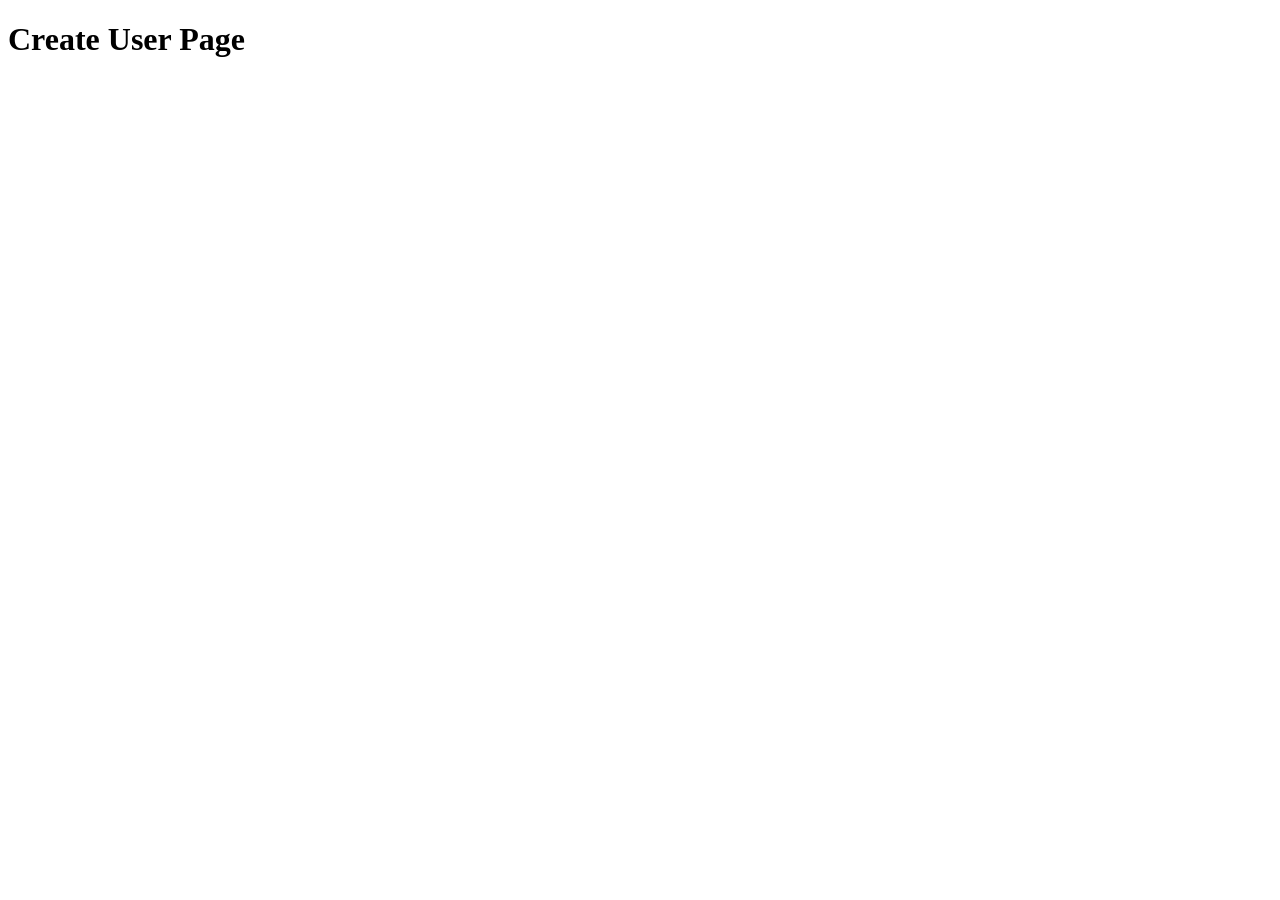
==== frontend/pages/CreateUser.html @ a1f8bc7e "first commit" ====
<!DOCTYPE html>
<html lang="en">
<head>
  <meta charset="UTF-8">
  <meta name="viewport" content="width=device-width, initial-scale=1.0">
  <title>Document</title>
</head>
<body>
  <h1>Create User Page</h1>
</body>
</html>
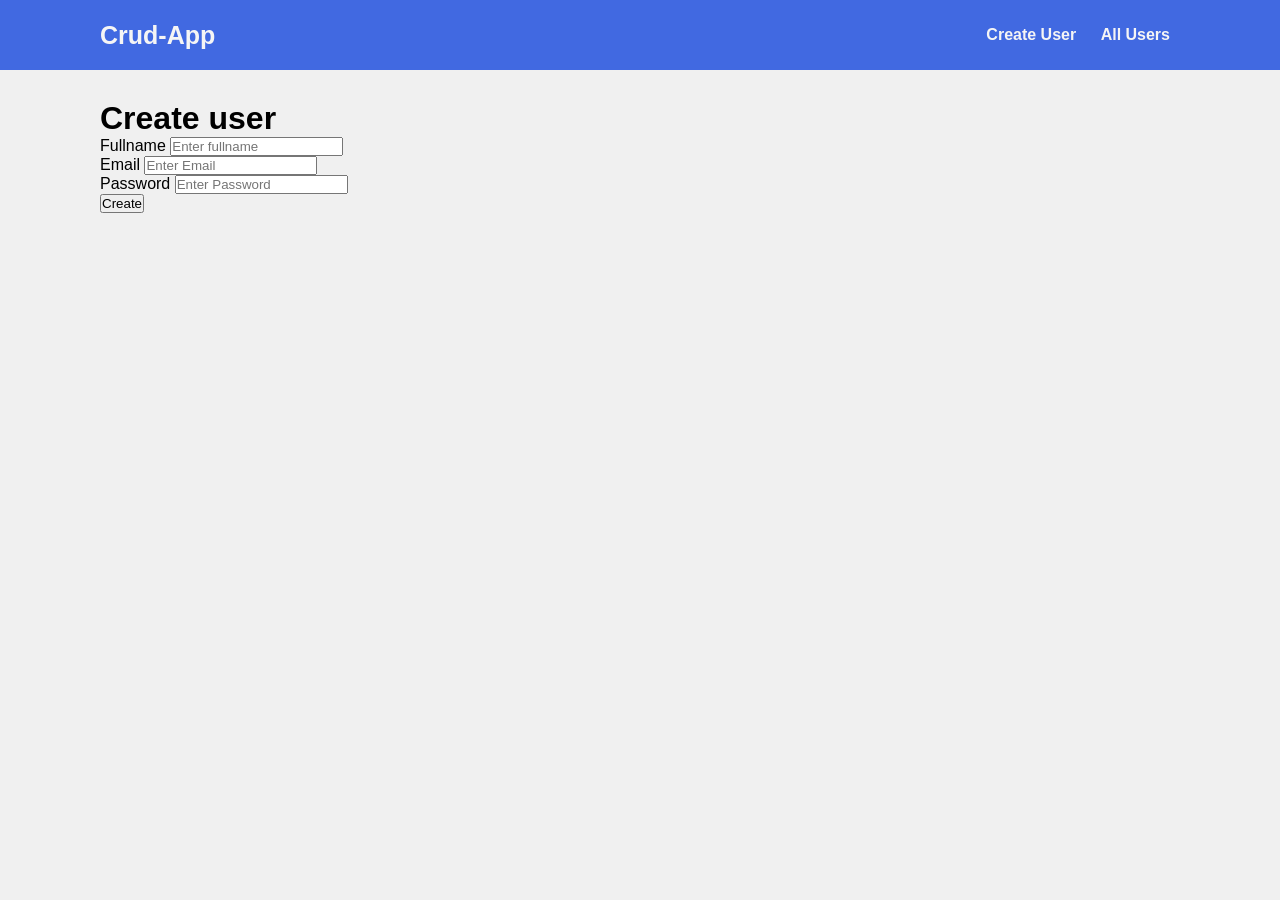
==== commit 4c68ece1: "Create USer done" ====
--- a/frontend/pages/CreateUser.html
+++ b/frontend/pages/CreateUser.html
@@ -1,11 +1,49 @@
-<!DOCTYPE html>
+<!doctype html>
 <html lang="en">
-<head>
-  <meta charset="UTF-8">
-  <meta name="viewport" content="width=device-width, initial-scale=1.0">
-  <title>Document</title>
-</head>
-<body>
-  <h1>Create User Page</h1>
-</body>
-</html>+  <head>
+    <meta charset="UTF-8" />
+    <meta name="viewport" content="width=device-width, initial-scale=1.0" />
+    <title>Document</title>
+    <link rel="stylesheet" href="../styles/index.css" />
+  </head>
+  <body>
+    <!-- NAVBAR -->
+    <header class="navbar">
+      <figure class="logo">Crud-App</figure>
+
+      <nav class="navlinks">
+        <a href="./CreateUser.html"> Create User </a>
+        <a href="./Users.html"> All Users </a>
+      </nav>
+    </header>
+
+    <!-- MAIN-CONTAINER -->
+    <main class="main-container">
+      <h1>Create user</h1>
+
+      <form id="form">
+        <label for="fullname">Fullname</label>
+        <input type="text" id="fullname" name="fullname" placeholder="Enter fullname" required>
+
+        <br>
+
+        <label for="email">Email</label>
+        <input type="email" name="email" id="email" placeholder="Enter Email" required>
+
+        <br>
+
+        <label for="password">Password</label>
+        <input type="password" name="password" id="password" placeholder="Enter Password" required>
+
+        <br>
+
+        <button>Create</button>
+      </form>
+
+
+    </main>
+
+
+    <script src="../scripts/CreateUser.js"></script>
+  </body>
+</html>
--- a/frontend/styles/index.css
+++ b/frontend/styles/index.css
@@ -0,0 +1,38 @@
+* {
+  margin: 0;
+  padding: 0;
+  box-sizing: border-box;
+  font-family: sans-serif;
+}
+
+a {
+  color: inherit;
+  text-decoration: none;
+}
+
+.navbar {
+  height: 70px;
+  width: 100%;
+  background-color: royalblue;
+  color: whitesmoke;
+  display: flex;
+  align-items: center;
+  justify-content: space-between;
+  padding: 0 100px;
+  position: fixed;
+  top: 0;
+}
+.logo {
+  font-size: 25px;
+  font-weight: bolder;
+}
+.navlinks > a {
+  margin: 0 10px;
+  font-weight: 600;
+}
+
+.main-container {
+  padding: 100px;
+  background-color: #f0f0f0;
+  height: 100vh;
+}
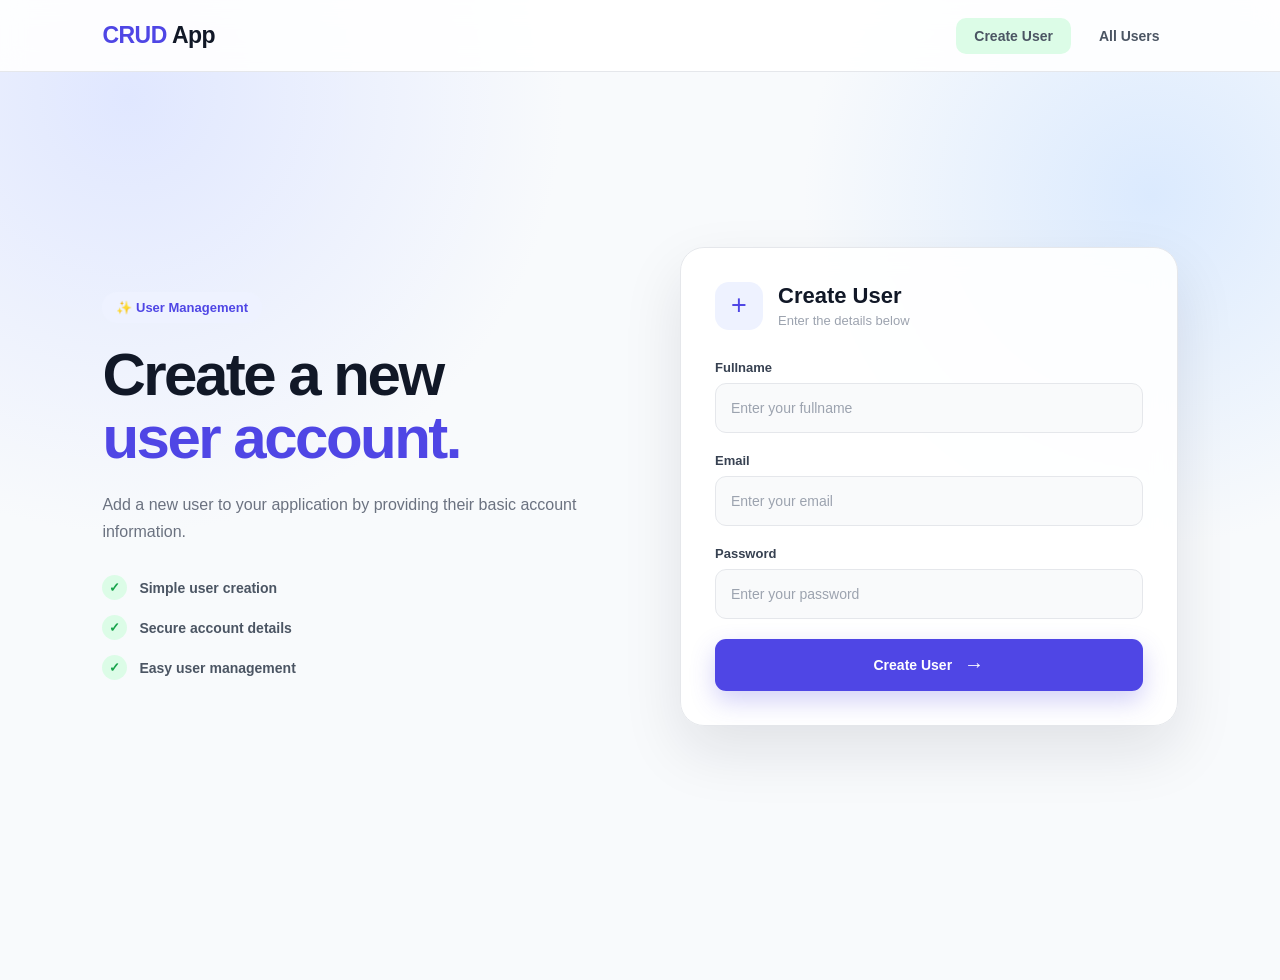
==== commit aec2c829: "Updated UI" ====
--- a/frontend/pages/CreateUser.html
+++ b/frontend/pages/CreateUser.html
@@ -3,47 +3,155 @@
   <head>
     <meta charset="UTF-8" />
     <meta name="viewport" content="width=device-width, initial-scale=1.0" />
-    <title>Document</title>
+
+    <title>Create User | CRUD App</title>
+
     <link rel="stylesheet" href="../styles/index.css" />
   </head>
+
   <body>
+
     <!-- NAVBAR -->
     <header class="navbar">
-      <figure class="logo">Crud-App</figure>
+      <a href="../index.html" class="logo">
+        <span>CRUD</span> App
+      </a>
 
       <nav class="navlinks">
-        <a href="./CreateUser.html"> Create User </a>
-        <a href="./Users.html"> All Users </a>
+        <a href="./CreateUser.html" class="active">
+          Create User
+        </a>
+
+        <a href="./Users.html">
+          All Users
+        </a>
       </nav>
     </header>
 
-    <!-- MAIN-CONTAINER -->
+
+    <!-- MAIN -->
     <main class="main-container">
-      <h1>Create user</h1>
 
-      <form id="form">
-        <label for="fullname">Fullname</label>
-        <input type="text" id="fullname" name="fullname" placeholder="Enter fullname" required>
+      <section class="form-page">
 
-        <br>
+        <!-- LEFT CONTENT -->
+        <div class="form-intro">
 
-        <label for="email">Email</label>
-        <input type="email" name="email" id="email" placeholder="Enter Email" required>
+          <div class="badge">
+            ✨ User Management
+          </div>
 
-        <br>
+          <h1>
+            Create a new
+            <span>user account.</span>
+          </h1>
 
-        <label for="password">Password</label>
-        <input type="password" name="password" id="password" placeholder="Enter Password" required>
+          <p>
+            Add a new user to your application by providing
+            their basic account information.
+          </p>
 
-        <br>
+          <div class="intro-points">
+            <div>
+              <span>✓</span>
+              Simple user creation
+            </div>
 
-        <button>Create</button>
-      </form>
+            <div>
+              <span>✓</span>
+              Secure account details
+            </div>
 
+            <div>
+              <span>✓</span>
+              Easy user management
+            </div>
+          </div>
+
+        </div>
+
+
+        <!-- FORM CARD -->
+        <div class="form-card">
+
+          <div class="form-header">
+            <div class="form-icon">
+              +
+            </div>
+
+            <div>
+              <h2>Create User</h2>
+              <p>Enter the details below</p>
+            </div>
+          </div>
+
+
+          <form id="form">
+
+            <!-- FULLNAME -->
+            <div class="input-group">
+              <label for="fullname">
+                Fullname
+              </label>
+
+              <input
+                type="text"
+                id="fullname"
+                name="fullname"
+                placeholder="Enter your fullname"
+                required
+              />
+            </div>
+
+
+            <!-- EMAIL -->
+            <div class="input-group">
+              <label for="email">
+                Email
+              </label>
+
+              <input
+                type="email"
+                name="email"
+                id="email"
+                placeholder="Enter your email"
+                required
+              />
+            </div>
+
+
+            <!-- PASSWORD -->
+            <div class="input-group">
+              <label for="password">
+                Password
+              </label>
+
+              <input
+                type="password"
+                name="password"
+                id="password"
+                placeholder="Enter your password"
+                required
+              />
+            </div>
+
+
+            <!-- BUTTON -->
+            <button type="submit" class="create-btn">
+              Create User
+              <span>→</span>
+            </button>
+
+          </form>
+
+        </div>
+
+      </section>
 
     </main>
 
 
     <script src="../scripts/CreateUser.js"></script>
+
   </body>
-</html>
+</html>
--- a/frontend/styles/index.css
+++ b/frontend/styles/index.css
@@ -2,7 +2,12 @@
   margin: 0;
   padding: 0;
   box-sizing: border-box;
-  font-family: sans-serif;
+  font-family: Inter, Arial, sans-serif;
+}
+
+body {
+  background: #f7f8fc;
+  color: #111827;
 }
 
 a {
@@ -10,29 +15,941 @@
   text-decoration: none;
 }
 
+
+/* =========================
+   NAVBAR
+========================= */
+
 .navbar {
-  height: 70px;
+  height: 72px;
   width: 100%;
-  background-color: royalblue;
-  color: whitesmoke;
+  background: rgba(255, 255, 255, 0.9);
+
   display: flex;
   align-items: center;
   justify-content: space-between;
-  padding: 0 100px;
+
+  padding: 0 8%;
+
   position: fixed;
   top: 0;
-}
+  left: 0;
+  z-index: 100;
+
+  border-bottom: 1px solid #e5e7eb;
+
+  backdrop-filter: blur(12px);
+}
+
 .logo {
-  font-size: 25px;
-  font-weight: bolder;
-}
-.navlinks > a {
-  margin: 0 10px;
+  font-size: 23px;
+  font-weight: 800;
+  letter-spacing: -0.5px;
+}
+
+.logo span {
+  color: #4f46e5;
+}
+
+.navlinks {
+  display: flex;
+  align-items: center;
+  gap: 10px;
+}
+
+.navlinks a {
+  padding: 10px 18px;
+  border-radius: 10px;
+
+  font-size: 14px;
   font-weight: 600;
-}
+
+  color: #4b5563;
+
+  transition: 0.25s ease;
+}
+
+.navlinks a:hover {
+  color: #4f46e5;
+  background: #eef2ff;
+}
+
+
+/* =========================
+   MAIN
+========================= */
 
 .main-container {
-  padding: 100px;
-  background-color: #f0f0f0;
-  height: 100vh;
-}
+  min-height: 100vh;
+  padding: 72px 8% 80px;
+
+  background:
+    radial-gradient(
+      circle at 10% 10%,
+      #e0e7ff 0,
+      transparent 30%
+    ),
+    radial-gradient(
+      circle at 90% 20%,
+      #dbeafe 0,
+      transparent 25%
+    ),
+    #f8fafc;
+}
+
+
+/* =========================
+   HERO
+========================= */
+
+.hero {
+  max-width: 1200px;
+  min-height: 600px;
+
+  margin: auto;
+
+  display: grid;
+  grid-template-columns: 1.1fr 0.9fr;
+
+  align-items: center;
+  gap: 80px;
+}
+
+.hero-content {
+  animation: fadeUp 0.7s ease;
+}
+
+.badge {
+  display: inline-block;
+
+  padding: 8px 14px;
+
+  margin-bottom: 22px;
+
+  border-radius: 50px;
+
+  background: #eef2ff;
+  color: #4f46e5;
+
+  font-size: 13px;
+  font-weight: 700;
+}
+
+.hero h1 {
+  max-width: 650px;
+
+  font-size: clamp(42px, 5vw, 68px);
+
+  line-height: 1.05;
+  letter-spacing: -3px;
+
+  color: #111827;
+}
+
+.hero h1 span {
+  display: block;
+  color: #4f46e5;
+}
+
+.hero p {
+  max-width: 560px;
+
+  margin-top: 24px;
+
+  color: #6b7280;
+
+  font-size: 17px;
+  line-height: 1.7;
+}
+
+
+/* =========================
+   BUTTONS
+========================= */
+
+.hero-buttons {
+  display: flex;
+  gap: 14px;
+
+  margin-top: 32px;
+}
+
+.primary-btn,
+.secondary-btn {
+  display: flex;
+  align-items: center;
+  gap: 12px;
+
+  padding: 14px 22px;
+
+  border-radius: 12px;
+
+  font-size: 14px;
+  font-weight: 700;
+
+  transition: 0.25s ease;
+}
+
+.primary-btn {
+  color: white;
+  background: #4f46e5;
+
+  box-shadow: 0 10px 25px rgba(79, 70, 229, 0.25);
+}
+
+.primary-btn:hover {
+  transform: translateY(-3px);
+  background: #4338ca;
+  box-shadow: 0 14px 30px rgba(79, 70, 229, 0.35);
+}
+
+.primary-btn span {
+  font-size: 20px;
+}
+
+.secondary-btn {
+  background: white;
+  border: 1px solid #e5e7eb;
+}
+
+.secondary-btn:hover {
+  transform: translateY(-3px);
+  border-color: #c7d2fe;
+  color: #4f46e5;
+}
+
+
+/* =========================
+   HERO DASHBOARD CARD
+========================= */
+
+.hero-card {
+  padding: 28px;
+
+  background: rgba(255, 255, 255, 0.8);
+
+  border: 1px solid rgba(255, 255, 255, 0.9);
+
+  border-radius: 24px;
+
+  box-shadow:
+    0 25px 60px rgba(15, 23, 42, 0.12);
+
+  backdrop-filter: blur(15px);
+
+  animation: float 4s ease-in-out infinite;
+}
+
+.card-header {
+  display: flex;
+  align-items: center;
+  justify-content: space-between;
+
+  margin-bottom: 28px;
+}
+
+.card-header p {
+  color: #9ca3af;
+  font-size: 12px;
+  font-weight: 600;
+  text-transform: uppercase;
+  letter-spacing: 1px;
+}
+
+.card-header h3 {
+  margin-top: 5px;
+  font-size: 20px;
+}
+
+.status-dot {
+  width: 12px;
+  height: 12px;
+
+  border-radius: 50%;
+
+  background: #22c55e;
+
+  box-shadow: 0 0 0 6px #dcfce7;
+}
+
+
+/* USER */
+
+.user-preview {
+  display: flex;
+  align-items: center;
+
+  padding: 18px;
+
+  border-radius: 16px;
+
+  background: #f8fafc;
+}
+
+.avatar {
+  width: 48px;
+  height: 48px;
+
+  display: flex;
+  align-items: center;
+  justify-content: center;
+
+  border-radius: 14px;
+
+  background: #4f46e5;
+  color: white;
+
+  font-weight: 800;
+}
+
+.user-info {
+  flex: 1;
+  margin-left: 14px;
+}
+
+.user-info h4 {
+  font-size: 15px;
+}
+
+.user-info p {
+  margin-top: 4px;
+  color: #9ca3af;
+  font-size: 12px;
+}
+
+.active {
+  padding: 6px 10px;
+
+  border-radius: 20px;
+
+  background: #dcfce7;
+  color: #15803d;
+
+  font-size: 11px;
+  font-weight: 700;
+}
+
+
+/* STATS */
+
+.stats {
+  display: grid;
+  grid-template-columns: repeat(3, 1fr);
+
+  gap: 12px;
+
+  margin-top: 18px;
+}
+
+.stat {
+  padding: 16px;
+
+  background: #f8fafc;
+
+  border-radius: 14px;
+}
+
+.stat span {
+  display: block;
+
+  color: #9ca3af;
+
+  font-size: 11px;
+  font-weight: 600;
+}
+
+.stat strong {
+  display: block;
+
+  margin-top: 5px;
+
+  font-size: 22px;
+}
+
+
+/* =========================
+   FEATURES
+========================= */
+
+.features {
+  max-width: 1200px;
+  margin: 60px auto 0;
+}
+
+.section-heading {
+  text-align: center;
+  margin-bottom: 40px;
+}
+
+.section-heading p {
+  color: #4f46e5;
+
+  font-size: 12px;
+  font-weight: 800;
+
+  letter-spacing: 2px;
+}
+
+.section-heading h2 {
+  max-width: 600px;
+
+  margin: 10px auto 0;
+
+  font-size: 32px;
+
+  letter-spacing: -1px;
+}
+
+
+/* FEATURE GRID */
+
+.feature-grid {
+  display: grid;
+
+  grid-template-columns: repeat(4, 1fr);
+
+  gap: 18px;
+}
+
+.feature-card {
+  padding: 26px;
+
+  background: white;
+
+  border: 1px solid #e5e7eb;
+
+  border-radius: 18px;
+
+  transition: 0.3s ease;
+}
+
+.feature-card:hover {
+  transform: translateY(-7px);
+
+  border-color: #c7d2fe;
+
+  box-shadow:
+    0 15px 35px rgba(15, 23, 42, 0.08);
+}
+
+.feature-icon {
+  width: 45px;
+  height: 45px;
+
+  display: flex;
+  align-items: center;
+  justify-content: center;
+
+  margin-bottom: 18px;
+
+  border-radius: 12px;
+
+  background: #eef2ff;
+  color: #4f46e5;
+
+  font-size: 22px;
+  font-weight: 700;
+}
+
+.feature-card h3 {
+  font-size: 16px;
+}
+
+.feature-card p {
+  margin-top: 9px;
+
+  color: #6b7280;
+
+  font-size: 13px;
+  line-height: 1.6;
+}
+
+
+/* =========================
+   ANIMATIONS
+========================= */
+
+@keyframes fadeUp {
+  from {
+    opacity: 0;
+    transform: translateY(25px);
+  }
+
+  to {
+    opacity: 1;
+    transform: translateY(0);
+  }
+}
+
+@keyframes float {
+  0%,
+  100% {
+    transform: translateY(0);
+  }
+
+  50% {
+    transform: translateY(-10px);
+  }
+}
+
+
+/* =========================
+   RESPONSIVE
+========================= */
+
+@media (max-width: 900px) {
+
+  .navbar {
+    padding: 0 5%;
+  }
+
+  .main-container {
+    padding-left: 5%;
+    padding-right: 5%;
+  }
+
+  .hero {
+    grid-template-columns: 1fr;
+
+    gap: 50px;
+
+    padding-top: 60px;
+  }
+
+  .hero-content {
+    text-align: center;
+  }
+
+  .hero h1,
+  .hero p {
+    margin-left: auto;
+    margin-right: auto;
+  }
+
+  .hero-buttons {
+    justify-content: center;
+  }
+
+  .feature-grid {
+    grid-template-columns: repeat(2, 1fr);
+  }
+}
+
+
+@media (max-width: 600px) {
+
+  .navbar {
+    height: 64px;
+  }
+
+  .logo {
+    font-size: 19px;
+  }
+
+  .navlinks {
+    gap: 0;
+  }
+
+  .navlinks a {
+    padding: 8px;
+    font-size: 12px;
+  }
+
+  .main-container {
+    padding-top: 64px;
+  }
+
+  .hero {
+    min-height: auto;
+    padding: 70px 0 30px;
+  }
+
+  .hero h1 {
+    font-size: 42px;
+    letter-spacing: -2px;
+  }
+
+  .hero p {
+    font-size: 15px;
+  }
+
+  .hero-buttons {
+    flex-direction: column;
+  }
+
+  .primary-btn,
+  .secondary-btn {
+    justify-content: center;
+  }
+
+  .hero-card {
+    padding: 20px;
+  }
+
+  .feature-grid {
+    grid-template-columns: 1fr;
+  }
+
+  .section-heading h2 {
+    font-size: 26px;
+  }
+}
+
+
+/* =================================
+   CREATE USER PAGE
+================================= */
+
+.form-page {
+  max-width: 1100px;
+  min-height: calc(100vh - 72px);
+
+  margin: auto;
+
+  display: grid;
+  grid-template-columns: 1fr 1fr;
+
+  align-items: center;
+
+  gap: 80px;
+
+  padding: 70px 0;
+}
+
+
+/* =================================
+   FORM INTRO
+================================= */
+
+.form-intro {
+  animation: fadeUp 0.7s ease;
+}
+
+.form-intro .badge {
+  margin-bottom: 20px;
+}
+
+.form-intro h1 {
+  font-size: clamp(40px, 5vw, 60px);
+
+  line-height: 1.05;
+
+  letter-spacing: -2.5px;
+
+  color: #111827;
+}
+
+.form-intro h1 span {
+  display: block;
+
+  color: #4f46e5;
+}
+
+.form-intro > p {
+  max-width: 480px;
+
+  margin-top: 22px;
+
+  color: #6b7280;
+
+  font-size: 16px;
+
+  line-height: 1.7;
+}
+
+
+/* =================================
+   INTRO POINTS
+================================= */
+
+.intro-points {
+  display: flex;
+
+  flex-direction: column;
+
+  gap: 15px;
+
+  margin-top: 30px;
+}
+
+.intro-points div {
+  display: flex;
+
+  align-items: center;
+
+  gap: 12px;
+
+  color: #4b5563;
+
+  font-size: 14px;
+
+  font-weight: 600;
+}
+
+.intro-points span {
+  width: 25px;
+  height: 25px;
+
+  display: flex;
+
+  align-items: center;
+  justify-content: center;
+
+  border-radius: 50%;
+
+  background: #dcfce7;
+
+  color: #16a34a;
+
+  font-size: 13px;
+
+  font-weight: bold;
+}
+
+
+/* =================================
+   FORM CARD
+================================= */
+
+.form-card {
+  padding: 34px;
+
+  background: rgba(255, 255, 255, 0.9);
+
+  border: 1px solid #e5e7eb;
+
+  border-radius: 24px;
+
+  box-shadow:
+    0 25px 60px rgba(15, 23, 42, 0.10);
+
+  backdrop-filter: blur(12px);
+
+  animation: fadeUp 0.7s ease 0.15s both;
+}
+
+
+/* =================================
+   FORM HEADER
+================================= */
+
+.form-header {
+  display: flex;
+
+  align-items: center;
+
+  gap: 15px;
+
+  margin-bottom: 30px;
+}
+
+.form-icon {
+  width: 48px;
+  height: 48px;
+
+  display: flex;
+
+  align-items: center;
+  justify-content: center;
+
+  border-radius: 14px;
+
+  background: #eef2ff;
+
+  color: #4f46e5;
+
+  font-size: 27px;
+
+  font-weight: 500;
+}
+
+.form-header h2 {
+  font-size: 22px;
+
+  color: #111827;
+}
+
+.form-header p {
+  margin-top: 4px;
+
+  color: #9ca3af;
+
+  font-size: 13px;
+}
+
+
+/* =================================
+   INPUT GROUP
+================================= */
+
+.input-group {
+  display: flex;
+
+  flex-direction: column;
+
+  gap: 8px;
+
+  margin-bottom: 20px;
+}
+
+.input-group label {
+  color: #374151;
+
+  font-size: 13px;
+
+  font-weight: 700;
+}
+
+.input-group input {
+  width: 100%;
+
+  height: 50px;
+
+  padding: 0 15px;
+
+  border: 1px solid #e5e7eb;
+
+  border-radius: 11px;
+
+  outline: none;
+
+  background: #f9fafb;
+
+  color: #111827;
+
+  font-size: 14px;
+
+  transition: 0.25s ease;
+}
+
+.input-group input::placeholder {
+  color: #9ca3af;
+}
+
+.input-group input:hover {
+  border-color: #c7d2fe;
+}
+
+.input-group input:focus {
+  background: white;
+
+  border-color: #6366f1;
+
+  box-shadow:
+    0 0 0 4px rgba(99, 102, 241, 0.1);
+}
+
+
+/* =================================
+   CREATE BUTTON
+================================= */
+
+.create-btn {
+  width: 100%;
+
+  height: 52px;
+
+  margin-top: 8px;
+
+  border: none;
+
+  border-radius: 11px;
+
+  background: #4f46e5;
+
+  color: white;
+
+  display: flex;
+
+  align-items: center;
+  justify-content: center;
+
+  gap: 12px;
+
+  cursor: pointer;
+
+  font-size: 14px;
+
+  font-weight: 700;
+
+  box-shadow:
+    0 10px 25px rgba(79, 70, 229, 0.25);
+
+  transition: 0.25s ease;
+}
+
+.create-btn span {
+  font-size: 20px;
+}
+
+.create-btn:hover {
+  background: #4338ca;
+
+  transform: translateY(-2px);
+
+  box-shadow:
+    0 14px 30px rgba(79, 70, 229, 0.3);
+}
+
+.create-btn:active {
+  transform: translateY(0);
+}
+
+
+/* =================================
+   RESPONSIVE
+================================= */
+
+@media (max-width: 900px) {
+
+  .form-page {
+    grid-template-columns: 1fr;
+
+    gap: 40px;
+
+    max-width: 650px;
+  }
+
+  .form-intro {
+    text-align: center;
+  }
+
+  .form-intro > p {
+    margin-left: auto;
+    margin-right: auto;
+  }
+
+  .intro-points {
+    align-items: center;
+  }
+}
+
+
+@media (max-width: 600px) {
+
+  .form-page {
+    padding: 45px 0;
+
+    min-height: auto;
+  }
+
+  .form-intro h1 {
+    font-size: 40px;
+
+    letter-spacing: -2px;
+  }
+
+  .form-intro > p {
+    font-size: 14px;
+  }
+
+  .form-card {
+    padding: 24px;
+
+    border-radius: 18px;
+  }
+
+  .form-header {
+    margin-bottom: 25px;
+  }
+}
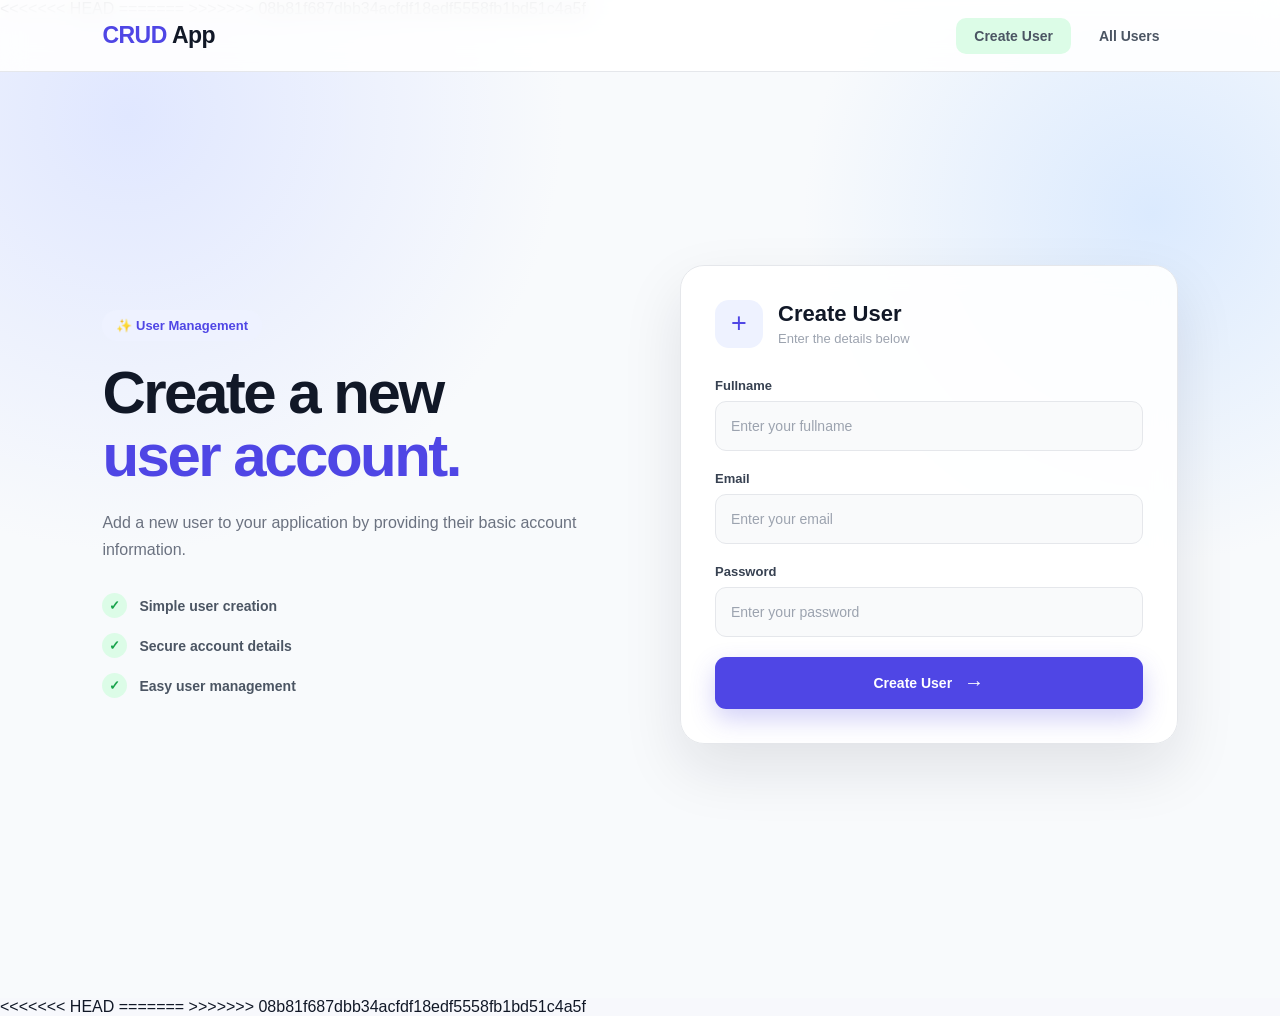
==== commit 1123d666: "all done1" ====
--- a/frontend/pages/CreateUser.html
+++ b/frontend/pages/CreateUser.html
@@ -1,5 +1,15 @@
 <!doctype html>
 <html lang="en">
+<<<<<<< HEAD
+<head>
+  <meta charset="UTF-8">
+  <meta name="viewport" content="width=device-width, initial-scale=1.0">
+  <title>Document</title>
+  <link rel="stylesheet" href="../styles//index.css">
+</head>
+<body>
+ <!-- NAVBAR -->
+=======
   <head>
     <meta charset="UTF-8" />
     <meta name="viewport" content="width=device-width, initial-scale=1.0" />
@@ -12,6 +22,7 @@
   <body>
 
     <!-- NAVBAR -->
+>>>>>>> 08b81f687dbb34acfdf18edf5558fb1bd51c4a5f
     <header class="navbar">
       <a href="../index.html" class="logo">
         <span>CRUD</span> App
@@ -151,7 +162,12 @@
     </main>
 
 
+<<<<<<< HEAD
+      <script src="../scripts/CreateUser.js"></script>
+</body>
+=======
     <script src="../scripts/CreateUser.js"></script>
 
   </body>
+>>>>>>> 08b81f687dbb34acfdf18edf5558fb1bd51c4a5f
 </html>
--- a/frontend/styles/index.css
+++ b/frontend/styles/index.css
@@ -15,7 +15,6 @@
   text-decoration: none;
 }
 
-
 /* =========================
    NAVBAR
 ========================= */
@@ -74,7 +73,6 @@
   background: #eef2ff;
 }
 
-
 /* =========================
    MAIN
 ========================= */
@@ -84,19 +82,9 @@
   padding: 72px 8% 80px;
 
   background:
-    radial-gradient(
-      circle at 10% 10%,
-      #e0e7ff 0,
-      transparent 30%
-    ),
-    radial-gradient(
-      circle at 90% 20%,
-      #dbeafe 0,
-      transparent 25%
-    ),
-    #f8fafc;
-}
-
+    radial-gradient(circle at 10% 10%, #e0e7ff 0, transparent 30%),
+    radial-gradient(circle at 90% 20%, #dbeafe 0, transparent 25%), #f8fafc;
+}
 
 /* =========================
    HERO
@@ -161,7 +149,6 @@
   font-size: 17px;
   line-height: 1.7;
 }
-
 
 /* =========================
    BUTTONS
@@ -218,7 +205,6 @@
   color: #4f46e5;
 }
 
-
 /* =========================
    HERO DASHBOARD CARD
 ========================= */
@@ -232,8 +218,7 @@
 
   border-radius: 24px;
 
-  box-shadow:
-    0 25px 60px rgba(15, 23, 42, 0.12);
+  box-shadow: 0 25px 60px rgba(15, 23, 42, 0.12);
 
   backdrop-filter: blur(15px);
 
@@ -272,7 +257,6 @@
   box-shadow: 0 0 0 6px #dcfce7;
 }
 
-
 /* USER */
 
 .user-preview {
@@ -329,7 +313,6 @@
   font-weight: 700;
 }
 
-
 /* STATS */
 
 .stats {
@@ -366,7 +349,6 @@
   font-size: 22px;
 }
 
-
 /* =========================
    FEATURES
 ========================= */
@@ -400,7 +382,6 @@
   letter-spacing: -1px;
 }
 
-
 /* FEATURE GRID */
 
 .feature-grid {
@@ -428,8 +409,7 @@
 
   border-color: #c7d2fe;
 
-  box-shadow:
-    0 15px 35px rgba(15, 23, 42, 0.08);
+  box-shadow: 0 15px 35px rgba(15, 23, 42, 0.08);
 }
 
 .feature-icon {
@@ -463,7 +443,6 @@
   font-size: 13px;
   line-height: 1.6;
 }
-
 
 /* =========================
    ANIMATIONS
@@ -492,13 +471,11 @@
   }
 }
 
-
 /* =========================
    RESPONSIVE
 ========================= */
 
 @media (max-width: 900px) {
-
   .navbar {
     padding: 0 5%;
   }
@@ -535,9 +512,7 @@
   }
 }
 
-
 @media (max-width: 600px) {
-
   .navbar {
     height: 64px;
   }
@@ -595,7 +570,6 @@
   }
 }
 
-
 /* =================================
    CREATE USER PAGE
 ================================= */
@@ -616,7 +590,6 @@
   padding: 70px 0;
 }
 
-
 /* =================================
    FORM INTRO
 ================================= */
@@ -657,7 +630,6 @@
   line-height: 1.7;
 }
 
-
 /* =================================
    INTRO POINTS
 ================================= */
@@ -706,7 +678,6 @@
   font-weight: bold;
 }
 
-
 /* =================================
    FORM CARD
 ================================= */
@@ -720,14 +691,12 @@
 
   border-radius: 24px;
 
-  box-shadow:
-    0 25px 60px rgba(15, 23, 42, 0.10);
+  box-shadow: 0 25px 60px rgba(15, 23, 42, 0.1);
 
   backdrop-filter: blur(12px);
 
   animation: fadeUp 0.7s ease 0.15s both;
 }
-
 
 /* =================================
    FORM HEADER
@@ -777,7 +746,6 @@
   font-size: 13px;
 }
 
-
 /* =================================
    INPUT GROUP
 ================================= */
@@ -835,10 +803,8 @@
 
   border-color: #6366f1;
 
-  box-shadow:
-    0 0 0 4px rgba(99, 102, 241, 0.1);
-}
-
+  box-shadow: 0 0 0 4px rgba(99, 102, 241, 0.1);
+}
 
 /* =================================
    CREATE BUTTON
@@ -872,8 +838,7 @@
 
   font-weight: 700;
 
-  box-shadow:
-    0 10px 25px rgba(79, 70, 229, 0.25);
+  box-shadow: 0 10px 25px rgba(79, 70, 229, 0.25);
 
   transition: 0.25s ease;
 }
@@ -887,21 +852,18 @@
 
   transform: translateY(-2px);
 
-  box-shadow:
-    0 14px 30px rgba(79, 70, 229, 0.3);
+  box-shadow: 0 14px 30px rgba(79, 70, 229, 0.3);
 }
 
 .create-btn:active {
   transform: translateY(0);
 }
-
 
 /* =================================
    RESPONSIVE
 ================================= */
 
 @media (max-width: 900px) {
-
   .form-page {
     grid-template-columns: 1fr;
 
@@ -924,9 +886,7 @@
   }
 }
 
-
 @media (max-width: 600px) {
-
   .form-page {
     padding: 45px 0;
 
@@ -952,4 +912,379 @@
   .form-header {
     margin-bottom: 25px;
   }
+}
+
+
+/* =========================================
+   USERS PAGE
+========================================= */
+
+.users-page {
+  min-height: 100vh;
+  padding-top: 130px;
+}
+
+
+/* =========================================
+   USERS HEADER
+========================================= */
+
+.users-header {
+  max-width: 1200px;
+
+  margin: 0 auto 40px;
+
+  display: flex;
+
+  align-items: flex-end;
+  justify-content: space-between;
+
+  gap: 30px;
+}
+
+.users-header h1 {
+  margin-top: 15px;
+
+  font-size: clamp(40px, 5vw, 58px);
+
+  line-height: 1;
+
+  letter-spacing: -2.5px;
+
+  color: #111827;
+}
+
+.users-header h1 span {
+  color: #4f46e5;
+}
+
+.users-header p {
+  margin-top: 15px;
+
+  color: #6b7280;
+
+  font-size: 15px;
+}
+
+
+/* =========================================
+   ADD USER BUTTON
+========================================= */
+
+.add-user-btn {
+  display: flex;
+
+  align-items: center;
+
+  gap: 9px;
+
+  padding: 13px 19px;
+
+  border-radius: 11px;
+
+  background: #4f46e5;
+
+  color: white;
+
+  font-size: 14px;
+
+  font-weight: 700;
+
+  white-space: nowrap;
+
+  box-shadow:
+    0 10px 25px rgba(79, 70, 229, 0.22);
+
+  transition: 0.25s ease;
+}
+
+.add-user-btn span {
+  font-size: 20px;
+
+  line-height: 1;
+}
+
+.add-user-btn:hover {
+  background: #4338ca;
+
+  transform: translateY(-2px);
+
+  box-shadow:
+    0 14px 30px rgba(79, 70, 229, 0.3);
+}
+
+
+/* =========================================
+   USERS CONTAINER
+========================================= */
+
+.users-container {
+  max-width: 1200px;
+
+  margin: auto;
+
+  display: grid;
+
+  grid-template-columns:
+    repeat(3, minmax(0, 1fr));
+
+  gap: 20px;
+}
+
+
+/* =========================================
+   USER CARD
+========================================= */
+
+.users-container .card {
+  position: relative;
+
+  padding: 25px;
+
+  background: rgba(255, 255, 255, 0.9);
+
+  border: 1px solid #e5e7eb;
+
+  border-radius: 18px;
+
+  box-shadow:
+    0 8px 30px rgba(15, 23, 42, 0.05);
+
+  overflow: hidden;
+
+  transition: 0.3s ease;
+
+  animation: fadeUp 0.5s ease both;
+}
+
+
+/* TOP ACCENT */
+
+.users-container .card::before {
+  content: "";
+
+  position: absolute;
+
+  top: 0;
+  left: 0;
+
+  width: 100%;
+  height: 4px;
+
+  background: #4f46e5;
+}
+
+
+/* HOVER */
+
+.users-container .card:hover {
+  transform: translateY(-6px);
+
+  border-color: #c7d2fe;
+
+  box-shadow:
+    0 18px 40px rgba(15, 23, 42, 0.09);
+}
+
+
+/* =========================================
+   USER AVATAR
+========================================= */
+
+.users-container .card::after {
+  content: "👤";
+
+  position: absolute;
+
+  top: 23px;
+  right: 23px;
+
+  width: 42px;
+  height: 42px;
+
+  display: flex;
+
+  align-items: center;
+  justify-content: center;
+
+  border-radius: 12px;
+
+  background: #eef2ff;
+
+  font-size: 18px;
+}
+
+
+/* =========================================
+   USER DETAILS
+========================================= */
+
+.users-container .card h3 {
+  max-width: 70%;
+
+  margin-bottom: 16px;
+
+  color: #111827;
+
+  font-size: 19px;
+
+  font-weight: 750;
+}
+
+.users-container .card p {
+  margin-bottom: 8px;
+
+  color: #6b7280;
+
+  font-size: 13px;
+
+  line-height: 1.5;
+
+  word-break: break-word;
+}
+
+
+/* PASSWORD */
+
+.users-container .card p:nth-of-type(2) {
+  padding: 8px 10px;
+
+  width: fit-content;
+
+  max-width: 100%;
+
+  border-radius: 7px;
+
+  background: #f3f4f6;
+
+  color: #9ca3af;
+
+  font-family: monospace;
+
+  letter-spacing: 2px;
+}
+
+
+/* =========================================
+   BUTTONS
+========================================= */
+
+.users-container .card button {
+  margin-top: 18px;
+
+  padding: 9px 15px;
+
+  border-radius: 9px;
+
+  border: none;
+
+  cursor: pointer;
+
+  font-size: 12px;
+
+  font-weight: 700;
+
+  transition: 0.2s ease;
+}
+
+
+/* EDIT */
+
+.users-container .card button:first-of-type {
+  background: #eef2ff;
+
+  color: #4f46e5;
+
+  margin-right: 7px;
+}
+
+.users-container .card button:first-of-type:hover {
+  background: #e0e7ff;
+
+  transform: translateY(-1px);
+}
+
+
+/* DELETE */
+
+.users-container .card button:last-of-type {
+  background: #fef2f2;
+
+  color: #dc2626;
+}
+
+.users-container .card button:last-of-type:hover {
+  background: #fee2e2;
+
+  transform: translateY(-1px);
+}
+
+
+/* =========================================
+   EMPTY STATE
+========================================= */
+
+.users-container:empty::before {
+  content: "No users found";
+
+  grid-column: 1 / -1;
+
+  padding: 80px 20px;
+
+  text-align: center;
+
+  background: white;
+
+  border: 1px dashed #d1d5db;
+
+  border-radius: 18px;
+
+  color: #9ca3af;
+
+  font-size: 15px;
+}
+
+
+/* =========================================
+   RESPONSIVE
+========================================= */
+
+@media (max-width: 950px) {
+
+  .users-container {
+    grid-template-columns:
+      repeat(2, minmax(0, 1fr));
+  }
+}
+
+
+@media (max-width: 650px) {
+
+  .users-page {
+    padding-top: 105px;
+  }
+
+  .users-header {
+    align-items: flex-start;
+
+    flex-direction: column;
+  }
+
+  .users-header h1 {
+    font-size: 42px;
+  }
+
+  .add-user-btn {
+    width: 100%;
+
+    justify-content: center;
+  }
+
+  .users-container {
+    grid-template-columns: 1fr;
+  }
+
+  .users-container .card {
+    padding: 22px;
+  }
 }
--- a/frontend/styles/index.css
+++ b/frontend/styles/index.css
@@ -15,7 +15,6 @@
   text-decoration: none;
 }
 
-
 /* =========================
    NAVBAR
 ========================= */
@@ -74,7 +73,6 @@
   background: #eef2ff;
 }
 
-
 /* =========================
    MAIN
 ========================= */
@@ -84,19 +82,9 @@
   padding: 72px 8% 80px;
 
   background:
-    radial-gradient(
-      circle at 10% 10%,
-      #e0e7ff 0,
-      transparent 30%
-    ),
-    radial-gradient(
-      circle at 90% 20%,
-      #dbeafe 0,
-      transparent 25%
-    ),
-    #f8fafc;
-}
-
+    radial-gradient(circle at 10% 10%, #e0e7ff 0, transparent 30%),
+    radial-gradient(circle at 90% 20%, #dbeafe 0, transparent 25%), #f8fafc;
+}
 
 /* =========================
    HERO
@@ -161,7 +149,6 @@
   font-size: 17px;
   line-height: 1.7;
 }
-
 
 /* =========================
    BUTTONS
@@ -218,7 +205,6 @@
   color: #4f46e5;
 }
 
-
 /* =========================
    HERO DASHBOARD CARD
 ========================= */
@@ -232,8 +218,7 @@
 
   border-radius: 24px;
 
-  box-shadow:
-    0 25px 60px rgba(15, 23, 42, 0.12);
+  box-shadow: 0 25px 60px rgba(15, 23, 42, 0.12);
 
   backdrop-filter: blur(15px);
 
@@ -272,7 +257,6 @@
   box-shadow: 0 0 0 6px #dcfce7;
 }
 
-
 /* USER */
 
 .user-preview {
@@ -329,7 +313,6 @@
   font-weight: 700;
 }
 
-
 /* STATS */
 
 .stats {
@@ -366,7 +349,6 @@
   font-size: 22px;
 }
 
-
 /* =========================
    FEATURES
 ========================= */
@@ -400,7 +382,6 @@
   letter-spacing: -1px;
 }
 
-
 /* FEATURE GRID */
 
 .feature-grid {
@@ -428,8 +409,7 @@
 
   border-color: #c7d2fe;
 
-  box-shadow:
-    0 15px 35px rgba(15, 23, 42, 0.08);
+  box-shadow: 0 15px 35px rgba(15, 23, 42, 0.08);
 }
 
 .feature-icon {
@@ -463,7 +443,6 @@
   font-size: 13px;
   line-height: 1.6;
 }
-
 
 /* =========================
    ANIMATIONS
@@ -492,13 +471,11 @@
   }
 }
 
-
 /* =========================
    RESPONSIVE
 ========================= */
 
 @media (max-width: 900px) {
-
   .navbar {
     padding: 0 5%;
   }
@@ -535,9 +512,7 @@
   }
 }
 
-
 @media (max-width: 600px) {
-
   .navbar {
     height: 64px;
   }
@@ -595,7 +570,6 @@
   }
 }
 
-
 /* =================================
    CREATE USER PAGE
 ================================= */
@@ -616,7 +590,6 @@
   padding: 70px 0;
 }
 
-
 /* =================================
    FORM INTRO
 ================================= */
@@ -657,7 +630,6 @@
   line-height: 1.7;
 }
 
-
 /* =================================
    INTRO POINTS
 ================================= */
@@ -706,7 +678,6 @@
   font-weight: bold;
 }
 
-
 /* =================================
    FORM CARD
 ================================= */
@@ -720,14 +691,12 @@
 
   border-radius: 24px;
 
-  box-shadow:
-    0 25px 60px rgba(15, 23, 42, 0.10);
+  box-shadow: 0 25px 60px rgba(15, 23, 42, 0.1);
 
   backdrop-filter: blur(12px);
 
   animation: fadeUp 0.7s ease 0.15s both;
 }
-
 
 /* =================================
    FORM HEADER
@@ -777,7 +746,6 @@
   font-size: 13px;
 }
 
-
 /* =================================
    INPUT GROUP
 ================================= */
@@ -835,10 +803,8 @@
 
   border-color: #6366f1;
 
-  box-shadow:
-    0 0 0 4px rgba(99, 102, 241, 0.1);
-}
-
+  box-shadow: 0 0 0 4px rgba(99, 102, 241, 0.1);
+}
 
 /* =================================
    CREATE BUTTON
@@ -872,8 +838,7 @@
 
   font-weight: 700;
 
-  box-shadow:
-    0 10px 25px rgba(79, 70, 229, 0.25);
+  box-shadow: 0 10px 25px rgba(79, 70, 229, 0.25);
 
   transition: 0.25s ease;
 }
@@ -887,21 +852,18 @@
 
   transform: translateY(-2px);
 
-  box-shadow:
-    0 14px 30px rgba(79, 70, 229, 0.3);
+  box-shadow: 0 14px 30px rgba(79, 70, 229, 0.3);
 }
 
 .create-btn:active {
   transform: translateY(0);
 }
-
 
 /* =================================
    RESPONSIVE
 ================================= */
 
 @media (max-width: 900px) {
-
   .form-page {
     grid-template-columns: 1fr;
 
@@ -924,9 +886,7 @@
   }
 }
 
-
 @media (max-width: 600px) {
-
   .form-page {
     padding: 45px 0;
 
@@ -952,4 +912,379 @@
   .form-header {
     margin-bottom: 25px;
   }
+}
+
+
+/* =========================================
+   USERS PAGE
+========================================= */
+
+.users-page {
+  min-height: 100vh;
+  padding-top: 130px;
+}
+
+
+/* =========================================
+   USERS HEADER
+========================================= */
+
+.users-header {
+  max-width: 1200px;
+
+  margin: 0 auto 40px;
+
+  display: flex;
+
+  align-items: flex-end;
+  justify-content: space-between;
+
+  gap: 30px;
+}
+
+.users-header h1 {
+  margin-top: 15px;
+
+  font-size: clamp(40px, 5vw, 58px);
+
+  line-height: 1;
+
+  letter-spacing: -2.5px;
+
+  color: #111827;
+}
+
+.users-header h1 span {
+  color: #4f46e5;
+}
+
+.users-header p {
+  margin-top: 15px;
+
+  color: #6b7280;
+
+  font-size: 15px;
+}
+
+
+/* =========================================
+   ADD USER BUTTON
+========================================= */
+
+.add-user-btn {
+  display: flex;
+
+  align-items: center;
+
+  gap: 9px;
+
+  padding: 13px 19px;
+
+  border-radius: 11px;
+
+  background: #4f46e5;
+
+  color: white;
+
+  font-size: 14px;
+
+  font-weight: 700;
+
+  white-space: nowrap;
+
+  box-shadow:
+    0 10px 25px rgba(79, 70, 229, 0.22);
+
+  transition: 0.25s ease;
+}
+
+.add-user-btn span {
+  font-size: 20px;
+
+  line-height: 1;
+}
+
+.add-user-btn:hover {
+  background: #4338ca;
+
+  transform: translateY(-2px);
+
+  box-shadow:
+    0 14px 30px rgba(79, 70, 229, 0.3);
+}
+
+
+/* =========================================
+   USERS CONTAINER
+========================================= */
+
+.users-container {
+  max-width: 1200px;
+
+  margin: auto;
+
+  display: grid;
+
+  grid-template-columns:
+    repeat(3, minmax(0, 1fr));
+
+  gap: 20px;
+}
+
+
+/* =========================================
+   USER CARD
+========================================= */
+
+.users-container .card {
+  position: relative;
+
+  padding: 25px;
+
+  background: rgba(255, 255, 255, 0.9);
+
+  border: 1px solid #e5e7eb;
+
+  border-radius: 18px;
+
+  box-shadow:
+    0 8px 30px rgba(15, 23, 42, 0.05);
+
+  overflow: hidden;
+
+  transition: 0.3s ease;
+
+  animation: fadeUp 0.5s ease both;
+}
+
+
+/* TOP ACCENT */
+
+.users-container .card::before {
+  content: "";
+
+  position: absolute;
+
+  top: 0;
+  left: 0;
+
+  width: 100%;
+  height: 4px;
+
+  background: #4f46e5;
+}
+
+
+/* HOVER */
+
+.users-container .card:hover {
+  transform: translateY(-6px);
+
+  border-color: #c7d2fe;
+
+  box-shadow:
+    0 18px 40px rgba(15, 23, 42, 0.09);
+}
+
+
+/* =========================================
+   USER AVATAR
+========================================= */
+
+.users-container .card::after {
+  content: "👤";
+
+  position: absolute;
+
+  top: 23px;
+  right: 23px;
+
+  width: 42px;
+  height: 42px;
+
+  display: flex;
+
+  align-items: center;
+  justify-content: center;
+
+  border-radius: 12px;
+
+  background: #eef2ff;
+
+  font-size: 18px;
+}
+
+
+/* =========================================
+   USER DETAILS
+========================================= */
+
+.users-container .card h3 {
+  max-width: 70%;
+
+  margin-bottom: 16px;
+
+  color: #111827;
+
+  font-size: 19px;
+
+  font-weight: 750;
+}
+
+.users-container .card p {
+  margin-bottom: 8px;
+
+  color: #6b7280;
+
+  font-size: 13px;
+
+  line-height: 1.5;
+
+  word-break: break-word;
+}
+
+
+/* PASSWORD */
+
+.users-container .card p:nth-of-type(2) {
+  padding: 8px 10px;
+
+  width: fit-content;
+
+  max-width: 100%;
+
+  border-radius: 7px;
+
+  background: #f3f4f6;
+
+  color: #9ca3af;
+
+  font-family: monospace;
+
+  letter-spacing: 2px;
+}
+
+
+/* =========================================
+   BUTTONS
+========================================= */
+
+.users-container .card button {
+  margin-top: 18px;
+
+  padding: 9px 15px;
+
+  border-radius: 9px;
+
+  border: none;
+
+  cursor: pointer;
+
+  font-size: 12px;
+
+  font-weight: 700;
+
+  transition: 0.2s ease;
+}
+
+
+/* EDIT */
+
+.users-container .card button:first-of-type {
+  background: #eef2ff;
+
+  color: #4f46e5;
+
+  margin-right: 7px;
+}
+
+.users-container .card button:first-of-type:hover {
+  background: #e0e7ff;
+
+  transform: translateY(-1px);
+}
+
+
+/* DELETE */
+
+.users-container .card button:last-of-type {
+  background: #fef2f2;
+
+  color: #dc2626;
+}
+
+.users-container .card button:last-of-type:hover {
+  background: #fee2e2;
+
+  transform: translateY(-1px);
+}
+
+
+/* =========================================
+   EMPTY STATE
+========================================= */
+
+.users-container:empty::before {
+  content: "No users found";
+
+  grid-column: 1 / -1;
+
+  padding: 80px 20px;
+
+  text-align: center;
+
+  background: white;
+
+  border: 1px dashed #d1d5db;
+
+  border-radius: 18px;
+
+  color: #9ca3af;
+
+  font-size: 15px;
+}
+
+
+/* =========================================
+   RESPONSIVE
+========================================= */
+
+@media (max-width: 950px) {
+
+  .users-container {
+    grid-template-columns:
+      repeat(2, minmax(0, 1fr));
+  }
+}
+
+
+@media (max-width: 650px) {
+
+  .users-page {
+    padding-top: 105px;
+  }
+
+  .users-header {
+    align-items: flex-start;
+
+    flex-direction: column;
+  }
+
+  .users-header h1 {
+    font-size: 42px;
+  }
+
+  .add-user-btn {
+    width: 100%;
+
+    justify-content: center;
+  }
+
+  .users-container {
+    grid-template-columns: 1fr;
+  }
+
+  .users-container .card {
+    padding: 22px;
+  }
 }
